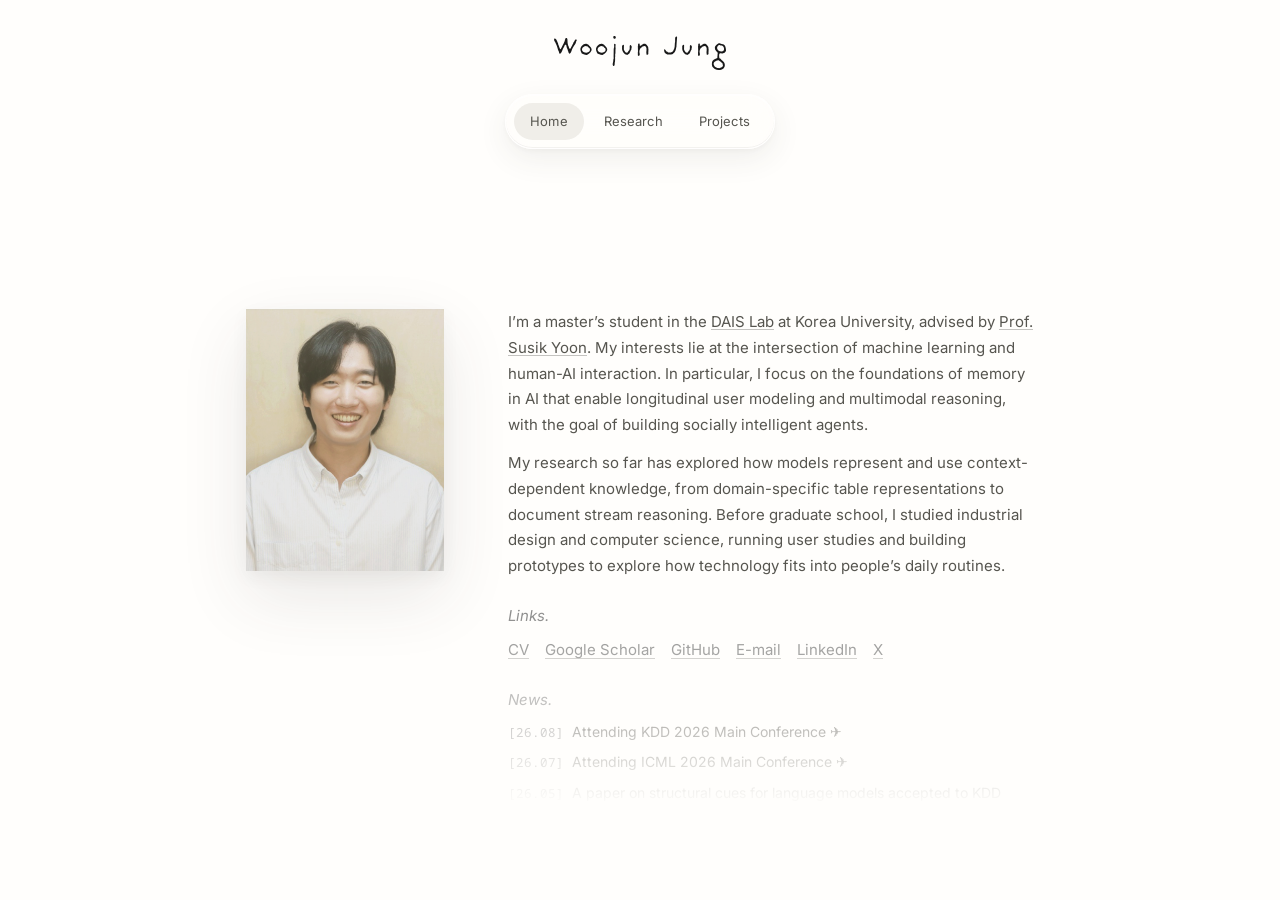
==== index.html @ 0e9a3f36 "Hide the education history again and adjust the home profile frame. Co-authored-by: Cursor <cursorag" ====
<!DOCTYPE html>
<html lang="en">
<head>
  <meta charset="UTF-8" />
  <meta name="viewport" content="width=device-width, initial-scale=1.0" />
  <title>Woojun Jung</title>
  <meta name="description" content="Woojun Jung — graduate researcher at the DAIS Lab, Korea University, working across machine learning, data mining, and human–AI interaction, with a background in industrial design." />
  <link rel="icon" type="image/png" href="assets/woojun_logo.png" />
  <link rel="stylesheet" href="css/tokens.css" />
  <link rel="stylesheet" href="css/site.css?v=profile-left-2" />
  <script>
    // Arriving with a #hash (e.g. from the Research/Projects nav) should land
    // instantly, not animate up from the top — override the global smooth
    // scroll-behavior until the browser's fragment scroll has settled.
    if (location.hash) document.documentElement.style.scrollBehavior = "auto";
  </script>
</head>
<body data-page="home" id="top">
  <div id="home" aria-hidden="true"></div>
  <!-- LANDING DISABLED: the page now opens directly at the profile, under the
       static header below (same shell as research.html / projects.html).
       To restore the landing animation, uncomment the two morph segments and
       the .hero spacer, and delete the static <header class="site-header">.
       (Two comment segments because HTML comments can't nest around the
       dock-logo note.) -->
  <!-- Morphing header: name scales down + nav rides up as you scroll -->
  <!--
  <div class="morph__bg" id="morphBg"></div>
  <div class="morph">
    <a class="morph__name" id="morphName" href="#top" aria-label="Woojun Jung — home">
      <img src="assets/SVG/Woojun_Jung_Logo.svg" alt="Woojun Jung" />
    </a>
  -->
    <!-- Natively-34px copy of the logo, shown only once docked. It carries the
         cross-page `site-logo` identity when docked so Profile <-> Research/
         Projects morphs between matching 34px boxes (no size wobble). -->
  <!--
    <div class="morph__dock-logo" id="morphDockLogo" aria-hidden="true">
      <img src="assets/SVG/Woojun_Jung_Logo.svg" alt="" />
    </div>
    <div class="morph__tag" id="morphTag" aria-hidden="true">
      <img class="morph__tag-figure" src="assets/robot_and_woojun.png" alt="" />
      <div class="morph__tag-stack">
        <img class="tagline-img" data-role="researcher" src="assets/SVG/Researcher.svg" alt="Researcher" />
        <img class="tagline-img is-faded" data-role="designer" src="assets/SVG/Designer.svg" alt="Designer" />
      </div>
    </div>
    <nav class="morph__nav nav-pill" id="morphNav" aria-label="Primary">
      <a href="#home"><span class="nav-pill__label">Home</span></a>
      <a href="research.html"><span class="nav-pill__label">Research</span></a>
      <a href="projects.html"><span class="nav-pill__label">Projects</span></a>
    </nav>
    <div class="scroll-cue" id="scrollCue">Scroll to Explore ↓</div>
  </div>
  -->

  <!-- Landing spacer (first viewport) -->
  <!--
  <section class="hero" aria-label="Landing"></section>
  -->

  <header class="site-header">
    <a class="site-header__logo" href="#home" aria-label="Woojun Jung — home"><img src="assets/SVG/Woojun_Jung_Logo.svg" alt="Woojun Jung" /></a>
    <nav class="nav-pill" aria-label="Primary">
      <a href="#home" aria-current="page"><span class="nav-pill__label">Home</span></a>
      <a href="research.html"><span class="nav-pill__label">Research</span></a>
      <a href="projects.html"><span class="nav-pill__label">Projects</span></a>
    </nav>
  </header>

  <!-- ===================== PROFILE ===================== -->
  <main>
    <section class="profile-top">
      <div class="container">
        <div class="profile-photo reveal">
          <img src="assets/Woojun_Jung_profile_image.png" alt="Portrait of Woojun Jung" width="786" height="1040" />
        </div>

        <section class="profile-canvas reveal" aria-label="Biography, links and news">
          <div class="profile-content">
            <div class="row">
              <!-- <div class="row__label section-label">About.</div> -->
              <div class="row__body profile-biography">
                <p>I’m a master’s student in the <a href="https://dais.korea.ac.kr/">DAIS Lab</a> at Korea University, advised by <a href="https://dais.korea.ac.kr/pi/">Prof. Susik Yoon</a>.
                  My interests lie at the intersection of machine learning and human-AI interaction.
                  In particular, I focus on the foundations of memory in AI that enable longitudinal user modeling and multimodal reasoning, 
                  with the goal of building socially intelligent agents.
                </p>
                <p>
                  <!-- I’m interested in how AI systems come to understand the people they interact with over time. -->
                  <!-- I’d like to build systems that use what they learn from these interactions to become better collaborators and companions. -->
                  My research so far has explored how models represent and use context-dependent knowledge, from domain-specific table representations to document stream reasoning.
                  Before graduate school, I studied industrial design and computer science, running user studies and building prototypes to explore how technology fits into people’s daily routines.
                </p>
              </div>
            </div>

            <div class="row">
              <div class="row__label section-label">Links.</div>
              <div class="row__body">
                <div class="ref-links">
                  <a href="assets/Woojun_Jung_CV.pdf?v=532c345c3d9c" target="_blank" rel="noopener">CV</a>
                  <a href="https://scholar.google.com/citations?user=hVdeNvsAAAAJ&hl=ko" target="_blank" rel="noopener">Google Scholar</a>
                  <a href="https://github.com/woojoonjung" target="_blank" rel="noopener">GitHub</a>
                  <a href="mailto:woojoon@korea.ac.kr" target="_blank" rel="noopener">E-mail</a>
                  <a href="https://www.linkedin.com/in/woojun-jung-80945a301" target="_blank" rel="noopener">LinkedIn</a>
                  <a href="https://x.com/woojoonjung" target="_blank" rel="noopener">X</a>
                </div>
              </div>
            </div>

            <!-- <div class="row">
              <div class="row__label">Education.</div>
              <div class="row__body">
                <div class="edu-item">M.S., in Computer Science &amp; Engineering,<br>Korea University (Mar. 2025 – Feb. 2027 Expected)</div>
                <div class="edu-item">B.E., in Computer Science &amp; Engineering,<br>Korea University (Mar. 2022 – Feb. 2025)</div>
                <div class="edu-item">B.F.A., in Industrial &amp; Information Design,<br>Korea University (Mar. 2016 – Feb. 2022)</div>
                <div class="edu-item edu-note">Period includes 2 years of military service in Republic of Korea Air Force<br>(Oct. 2017 – Sep. 2019)</div>
              </div>
            </div> -->

            <div class="row">
              <div class="row__label section-label">News.</div>
              <div class="row__body">
                <ul class="news-list" role="list">
                  <li class="news-item">
                    <time class="news-item__date" datetime="2026-08-01">[26.08]</time>
                    <span>Attending KDD 2026 Main Conference ✈️</span>
                  </li>
                  <li class="news-item">
                    <time class="news-item__date" datetime="2026-07-01">[26.07]</time>
                    <span>Attending ICML 2026 Main Conference ✈️</span>
                  </li>
                  <li class="news-item">
                    <time class="news-item__date" datetime="2026-05-01">[26.05]</time>
                    <span>A paper on structural cues for language models accepted to KDD 2026.</span>
                  </li>
                  <li class="news-item">
                    <time class="news-item__date" datetime="2026-05-01">[26.05]</time>
                    <span>A paper on tabular embedding accepted to ICML 2026.</span>
                  </li>
                  <li class="news-item">
                    <time class="news-item__date" datetime="2025-10-01">[25.10]</time>
                    <span>Won the second prize in the poster presentation at AI Tech Day at Korea University.</span>
                  </li>
                  <li class="news-item">
                    <time class="news-item__date" datetime="2025-08-01">[25.08]</time>
                    <span>Won the Master's Research Fellowship from the National Research Foundation of Korea.</span>
                  </li>
                  <li class="news-item">
                    <time class="news-item__date" datetime="2025-07-01">[25.07]</time>
                    <span>Attending SIGIR 2025 Main Conference ✈️</span>
                  </li>
                  <li class="news-item">
                    <time class="news-item__date" datetime="2025-04-01">[25.04]</time>
                    <span>A paper on the tabular embedding accepted to SIGIR 2025.</span>
                  </li>
                  <li class="news-item">
                    <time class="news-item__date" datetime="2024-12-01">[24.12]</time>
                    <span>Won the runner-up award in the Capstone Design Competition at Korea University.</span>
                  </li>
                  <li class="news-item">
                    <time class="news-item__date" datetime="2024-07-01">[24.07]</time>
                    <span>Joined the DAIS Lab at Korea University as an undergraduate researcher.</span>
                  </li>
                </ul>
              </div>
            </div>
          </div>
        </section>
      </div>
    </section>


    <!-- Interests: intro pins to the viewport centre while captioned cards drift up past it -->
    <!-- <section class="interests" id="interests">
      <div class="interests__center">
        <div class="interests__intro">
          <div class="interests__label">Interests.</div>
          <p class="interests__lead">I'm drawn to how machines perceive and understand the world and people in it, and
            communicate that understanding back — questions I've been pursuing through my research. Alongside this, I
            design and build things: some out of a wish to fix small frictions in daily life, others simply chasing a
            shape or feeling that seemed worth making. Together, these threads move between understanding machines and making them easier to live with.</p>
          <p class="strip-more">See my works in <a href="research.html">Research</a> and <a href="projects.html">Projects</a></p>
        </div>
      </div>

      <div class="interests__field" id="interestsField">
        <figure class="float-card">
          <div class="float-card__media"><img src="assets/research/NAVI.png" alt="Research figure: tabular representation" /></div>
          <figcaption class="float-card__meta"><span class="float-card__name">NAVI</span><span class="float-card__tag">Representation Learning</span></figcaption>
        </figure>
        <figure class="float-card">
          <div class="float-card__media"><img src="assets/research/HAETAE.png" alt="Research figure: in-domain table pretraining" /></div>
          <figcaption class="float-card__meta"><span class="float-card__name">HAETAE</span><span class="float-card__tag">Representation Learning</span></figcaption>
        </figure>
        <figure class="float-card">
          <div class="float-card__media"><img src="assets/research/StreamBench.png" alt="Research figure: massive document stream evaluation" /></div>
          <figcaption class="float-card__meta"><span class="float-card__name">StreamBench</span><span class="float-card__tag">LLM Evaluation</span></figcaption>
        </figure>
        <figure class="float-card">
          <div class="float-card__media"><img src="assets/projects/DrSnap.png" alt="Project: DrSnap capstone project" /></div>
          <figcaption class="float-card__meta"><span class="float-card__name">Dr.Snap</span><span class="float-card__tag">Interaction Design</span></figcaption>
        </figure>
        <figure class="float-card">
          <div class="float-card__media"><img src="assets/projects/PetX.png" alt="Project: PetX home appliance concept" /></div>
          <figcaption class="float-card__meta"><span class="float-card__name">PetX</span><span class="float-card__tag">Industrial Design</span></figcaption>
        </figure>
        <figure class="float-card">
          <div class="float-card__media"><img src="assets/projects/Bianca.png" alt="Project: Bianca interactive fridge" /></div>
          <figcaption class="float-card__meta"><span class="float-card__name">Bianca</span><span class="float-card__tag">Interaction Design</span></figcaption>
        </figure>
        <figure class="float-card">
          <div class="float-card__media"><img src="assets/projects/Neuro.png" alt="Project: Neuro BCI HMD concept" /></div>
          <figcaption class="float-card__meta"><span class="float-card__name">Neuro</span><span class="float-card__tag">Industrial Design</span></figcaption>
        </figure>
        <figure class="float-card">
          <div class="float-card__media"><img src="assets/projects/SilverLining.png" alt="Project: Silverlining time-of-day adjustable pendant lighting" /></div>
          <figcaption class="float-card__meta"><span class="float-card__name">Silverlining</span><span class="float-card__tag">Industrial Design</span></figcaption>
        </figure>
      </div>
    </section> -->

    <!-- Contact -->
    <!-- <div style="height: var(--space-16);"></div> -->
    <!-- <section class="section" id="contact">
      <div class="container">
        <div class="row reveal">
          <div class="row__label">Contact.</div>
          <div class="row__body">
            <p>I'm always interested in discussing research opportunities, collaborations, or simply connecting with
              fellow researchers and designers. You can contact me directly via
              <a href="mailto:smallthingsmatter729@gmail.com,woojoon@korea.ac.kr">E-mail</a>, or use the form below. Feel free to reach out!</p>
          </div>
        </div>
      </div>

      <form class="contact-panel reveal" id="contactForm" novalidate>
        <input class="field" type="text" id="cfSubject" name="subject" autocomplete="off"
               placeholder="What's this about? (e.g., Collaboration, Question)" />
        <input class="field" type="email" id="cfEmail" name="email" autocomplete="email"
               placeholder="Your email, so I can reply" />
        <textarea class="field" id="cfBody" name="message" placeholder="Say hello, or tell me what's on your mind"></textarea>
        <div class="contact-actions">
          <button class="btn-send" type="submit">Submit</button>
          <span class="form-status" id="cfStatus" role="status" aria-live="polite"></span>
        </div>
      </form>
    </section>
    -->
  </main>

  <script src="js/vendor/lenis.min.js"></script>
  <script src="js/app.js?v=profile-canvas-3"></script>
</body>
</html>
---- css/tokens.css ----
/* Token entry point — fonts → colors → type → spacing → effects → base */
@import url('tokens/fonts.css');
@import url('tokens/colors.css');
@import url('tokens/typography.css');
@import url('tokens/spacing.css');
@import url('tokens/effects.css');
@import url('tokens/base.css');
---- css/site.css ----
/* ============================================================
   SITE — Woojun Jung portfolio
   Component + layout layer on top of the design-system tokens.
   ============================================================ */

html { scroll-behavior: smooth; }
/* Lenis takes over wheel smoothing — native smooth-scroll fights it. */
html.lenis { scroll-behavior: auto !important; }
html.lenis, html.lenis body { height: auto; }
html.lenis.lenis-smooth iframe { pointer-events: none; }
@media (prefers-reduced-motion: reduce) {
  html { scroll-behavior: auto; }
}

/* ============================================================
   CROSS-PAGE VIEW TRANSITIONS
   The three pages (Profile / Research / Projects) are separate
   documents, but the logo + pill nav are treated as one permanent
   "site shell". Cross-document view transitions let those elements
   stay anchored (or morph) across a navigation while only the page
   content cross-fades — so the site reads as one notebook, not four
   webpages. Progressive enhancement: browsers without cross-document
   VT just navigate instantly (today's behaviour).
   ============================================================ */
@view-transition { navigation: auto; }

/* Shared shell elements. Each name is unique per page: no page has
   both a static .site-header and the index morph overlay, so the
   logo/nav selectors below never collide within a single document. */
.site-header__logo,                  /* Research / Projects */
.morph__name {                       /* index (landing + docked) */
  view-transition-name: site-logo;
}
/* Cross-page navs into Profile always land on index.html#home. At that first
   paint — BEFORE app.js runs its scroll handoff — the docked 34px logo must
   already be the `site-logo` snapshot; otherwise the unnamed dock logo falls
   into the page-content group and ghosts in via the fade (and the hero
   #morphName would be captured instead). `:has(:target)` pins the docked handoff
   in pure CSS so the snapshot is correct regardless of JS timing; JS then keeps
   it in sync once the user scrolls. */
body:has(#home:target) .morph__name      { view-transition-name: none; opacity: 0; }
body:has(#home:target) .morph__dock-logo { view-transition-name: site-logo; opacity: 1; }
.nav-pill {                          /* static pill AND index .morph__nav.nav-pill */
  view-transition-name: site-nav;
}
/* The active chip is matched by NAME across pages (not DOM node), so the
   highlight glides from the old page's active label to the new one's. */
.nav-pill a[aria-current="page"] {
  view-transition-name: nav-active;
}
/* Only the colored chip should travel between tabs — the labels must stay put.
   Each label is lifted into its own persistent group, named by position (the
   nav order is identical on every page), so a label morphs from its own spot to
   the same spot = no movement. That also subtracts the active label's glyphs
   from the `nav-active` snapshot, leaving a textless chip that slides under the
   static labels. The group z-indexes keep the labels above the moving chip. */
.nav-pill a:nth-child(1) .nav-pill__label { view-transition-name: nav-label-1; }
.nav-pill a:nth-child(2) .nav-pill__label { view-transition-name: nav-label-2; }
.nav-pill a:nth-child(3) .nav-pill__label { view-transition-name: nav-label-3; }
.nav-pill a:nth-child(4) .nav-pill__label { view-transition-name: nav-label-4; }
::view-transition-group(nav-active)  { z-index: 1; }
::view-transition-group(nav-label-1),
::view-transition-group(nav-label-2),
::view-transition-group(nav-label-3),
::view-transition-group(nav-label-4) { z-index: 2; }

/* Shell morph timing — matched to index scroll-morph (--dur-shell-morph) and
   Lenis anchor scroll; --ease-out parallels initMorph's easeOut cubic. */
::view-transition-group(nav-active) {
  animation-duration: var(--dur-vt-shell);
  animation-timing-function: var(--ease-out);
}
::view-transition-old(nav-active),
::view-transition-new(nav-active) {
  animation-duration: var(--dur-vt-shell);
  animation-timing-function: var(--ease-out);
}
::view-transition-group(site-logo) {
  animation-duration: var(--dur-vt-shell);
  animation-timing-function: var(--ease-out);
}
::view-transition-group(site-nav),
::view-transition-group(nav-label-1),
::view-transition-group(nav-label-2),
::view-transition-group(nav-label-3) {
  animation-duration: var(--dur-vt-shell);
  animation-timing-function: var(--ease-out);
}

/* Page content (everything not lifted into a named group above) fades
   down-and-out, then the incoming content rises-and-in. */
::view-transition-old(root) {
  animation: vt-content-out var(--dur-vt-content-out) var(--ease-vt-content) both;
}
::view-transition-new(root) {
  animation: vt-content-in var(--dur-vt-content-in) var(--ease-vt-content) 90ms both;
}
@keyframes vt-content-out {
  to { opacity: 0; transform: translateY(10px); }
}
@keyframes vt-content-in {
  from { opacity: 0; transform: translateY(18px); }
}

/* Respect reduced-motion: skip the choreography, navigate instantly. */
@media (prefers-reduced-motion: reduce) {
  @view-transition { navigation: none; }
}

/* ============================================================
   CLIENT-ROUTER MORPH (JS clone-and-fly — see app.js morphSwap)
   The router now drives the page-swap itself instead of leaning on
   the snapshot crossfade above: while a navigation plays, the real
   logo + nav pill are held invisible and live CLONES (.morph-fly)
   are flown from their outgoing positions to the incoming resting
   positions with the same --ease-out curve the scroll-morph uses.
   Transforming a live vector clone (rather than a rasterized VT
   snapshot) keeps the logo crisp through the whole move — true
   parity with landing↔profile. The @view-transition rules above
   stay as the no-JS / unsupported fallback.
   ============================================================ */
body.is-morphing .site-header__logo:not(.morph-fly),
body.is-morphing .morph__name:not(.morph-fly),
body.is-morphing .morph__dock-logo:not(.morph-fly),
body.is-morphing .nav-pill:not(.morph-fly) { opacity: 0 !important; }

.morph-fly {
  opacity: 1 !important;
  pointer-events: none;
  /* clone is positioned/animated entirely from JS */
}
.morph-fly img { width: 100%; height: 100%; margin: 0; object-fit: contain; }

/* Robot illustration + Researcher/Designer tagline (#morphTag, index only):
   initMorph's render() sets this element's opacity inline based on scroll
   position, and runs synchronously the instant the router swaps the landing
   page in — before the shell flight even starts. Since the browser's default
   opacity is already 1, setting it to "1" again is a no-op, so on arrival
   (research/projects -> landing) it was popping in instantly instead of
   fading. Force it hidden for the duration of the flight (transition: none,
   so it snaps off rather than animating out) the same way the shell is held
   invisible; once is-morphing is removed, #morphTag's own `transition: opacity
   480ms var(--ease-vt-content)` (see the rule above it) takes back over and
   animates 0 -> render()'s real value, i.e. a genuine fade-in timed to the
   page transition finishing. */
body.is-morphing #morphTag { opacity: 0 !important; transition: none; }

/* ---------- Layout containers ---------- */
.container,
.container--wide,
.container--max {
  width: 100%;
  margin-inline: auto;
  padding-inline: var(--gutter);
}
.container      { max-width: calc((var(--container) + var(--label-col) + var(--label-gap) + var(--gutter) * 2) * 0.6); }
.container--wide { max-width: calc(var(--container-wide) + var(--gutter) * 2); }
.container--max  { max-width: calc(var(--container-max) + var(--gutter) * 2); }

.section {
  padding-block: var(--space-6);
  margin-top: var(--space-6);
}
.band {
  background: var(--surface-band);
  margin-top: var(--space-40);
  padding-top: var(--space-32);
  padding-bottom: var(--space-40);
}

/* ---------- Nav pill (shared identity element) ---------- */
.nav-pill {
  display: inline-flex;
  align-items: center;
  gap: var(--space-1);
  padding: var(--space-2);
  background: var(--glass-surface);
  backdrop-filter: var(--blur-glass);
  -webkit-backdrop-filter: var(--blur-glass);
  border: 1px solid var(--glass-edge-light);
  border-radius: var(--radius-pill);
  box-shadow: var(--shadow-glass);
}
.nav-pill a {
  position: relative;
  font: var(--type-nav);
  font-size: 13px;
  letter-spacing: var(--ls-nav);
  color: var(--ink-700);
  text-decoration: none;
  padding: var(--space-3) var(--space-4);
  border-radius: var(--radius-pill);
  transition: color var(--dur-fast) var(--ease-out), background var(--dur-fast) var(--ease-out);
}
.nav-pill a[aria-current="page"] {
  /* font-weight: var(--fw-med); */
  background: var(--glass-surface-active);
  backdrop-filter: blur(8px) saturate(1.3);
  -webkit-backdrop-filter: blur(8px) saturate(1.3);
}
/* Fallback for browsers without backdrop-filter: keep the original opaque pill
   rather than a washed-out translucent one with no blur to back it up. */
@supports not ((backdrop-filter: blur(1px)) or (-webkit-backdrop-filter: blur(1px))) {
  .nav-pill { background: var(--surface-pill); border-color: transparent; box-shadow: var(--shadow-pill); }
  .nav-pill a[aria-current="page"] { background: var(--pill-active); box-shadow: var(--shadow-chip); }
}
/* Gliding active-chip — used only during a router morph (see morphSwap). At
   rest the per-link aria-current background above is the highlight (so it works
   with no JS); during a page swap that background is stripped from the flying
   nav clone and this single chip is flown from the OLD active item's box to the
   NEW one, exactly like the reference's sliding nav indicator. Identical fill to
   the resting active link, so the hand-off when the real nav is revealed is
   seamless. JS sets left/top/width/height. */
.nav-pill__chip {
  position: absolute;
  z-index: 0;
  border-radius: var(--radius-pill);
  background: var(--glass-surface-active);
  backdrop-filter: blur(8px) saturate(1.3);
  -webkit-backdrop-filter: blur(8px) saturate(1.3);
  pointer-events: none;
}
@supports not ((backdrop-filter: blur(1px)) or (-webkit-backdrop-filter: blur(1px))) {
  .nav-pill__chip { background: var(--pill-active); box-shadow: var(--shadow-chip); }
}
/* Keep labels above the gliding chip inside the flying clone. */
.morph-fly.nav-pill a { z-index: 1; }

/* Shared section headings across Profile, Research, Projects, and Blog. */
:root .section-label {
  color: var(--ink-500);
}

/* ---------- Static site header (Profile/Research/Projects/Blog) ---------- */
.site-header {
  position: sticky;
  top: 0;
  z-index: 100;
  display: flex;
  flex-direction: column;
  align-items: center;
  gap: var(--space-4);
  padding-block: var(--space-6) var(--space-5);
  /* Stay fully opaque through the logo (header top padding + the logo img's
     own top margin + height), then fade to transparent below it — the logo
     should never sit on a half-faded backdrop. */
    background: linear-gradient(
    to bottom,
    var(--surface-page) 0,
    color-mix(in srgb, var(--surface-page) 90%, transparent) calc(var(--space-6) + 46px),
    color-mix(in srgb, var(--surface-page) 0%, transparent) 100%
  );
}
.site-header__logo { display: block; line-height: 1; }
.site-header__logo img {
  height: 34px;
  width: auto;
  display: block;
  margin: 12px 0 8px;
}
/* Flying logo clones are positioned from the visible image rect. The static
   header logo's image margin would otherwise push the cloned glyph down ~12px. */
.site-header__logo.morph-fly img,
.morph__name.morph-fly img,
.morph__dock-logo.morph-fly img {
  width: 100%;
  height: 100%;
  margin: 0;
  object-fit: contain;
}

/* ============================================================
   LANDING + MORPH HEADER (index.html only)
   The hand-drawn name scales down and docks at the top while the
   nav pill rides up from the bottom of the first screen.
   ============================================================ */
.hero { height: 100vh; min-height: 560px; }

.morph {
  position: fixed;
  inset: 0 0 auto 0;
  z-index: 60;
  pointer-events: none;
}
/* the paper bar that fades in behind the docked header */
.morph__bg {
  position: fixed;
  inset: 0 0 auto 0;
  height: 150px;
  background: linear-gradient(
    to bottom,
    var(--surface-page) 0,
    color-mix(in srgb, var(--surface-page) 90%, transparent) calc(var(--space-6) + 46px),
    color-mix(in srgb, var(--surface-page) 0%, transparent) 100%
  );
  opacity: 0;
  will-change: opacity;
}
.morph__name {
  position: fixed;
  top: 0;
  left: 50%;
  /* Laid out at HERO size; JS scales DOWN to dock it. Rasterizing large
     and downscaling stays crisp — upscaling a small raster (the old
     docked-size-then-scale-up approach) looked soft/blurry. */
  width: 880px;
  transform-origin: top center;
  transform: translate(-50%, 20vh);
  pointer-events: auto;
  will-change: transform;
}
@media (max-width: 2380px) {
  .morph__name { width: 660px; }
}
@media (max-width: 1920px) {
  .morph__name { width: 550px; }
}
@media (max-width: 1180px) {
  .morph__name { width: 400px; }
}
@media (max-width: 760px) {
  .morph__name { width: 290px; }
}
@media (max-width: 420px) {
  .morph__name { width: 230px; }
}
.morph__name img { display: block; width: 100%; height: auto; }

/* Statically-sized docked logo — matches .site-header__logo on Research/Projects
   exactly (34px tall, top edge 36px, centred), so the cross-page view transition
   morphs between identical boxes instead of the huge hero box. Hidden until JS
   hands it over once #morphName has fully docked (see initMorph). */
.morph__dock-logo {
  position: fixed;
  top: 36px;
  left: 50%;
  transform: translateX(-50%);
  z-index: 60;
  line-height: 0;
  opacity: 0;
  pointer-events: none;
}
.morph__dock-logo img { height: 34px; width: auto; display: block; }

.morph__tag {
  position: fixed;
  top: 0;
  left: 50%;
  /* Width collapses to the (in-flow) stack, so translateX(-50%) keeps the
     Researcher/Designer states dead-centre in the viewport. The figure is
     taken out of flow (see .morph__tag-figure) so it never shifts that
     centre. Vertical position (translateY) is set by JS — see initMorph's
     render() in app.js — which measures the name logo's actual rendered
     bottom edge each frame and anchors this block just below it; a static vh
     guess broke down on wide-short viewports where the (width-breakpoint-
     driven) logo box runs taller than a fixed percentage assumed. The 50vh
     below is only the pre-JS/no-script fallback. */
  transform: translate(-50%, 50vh);
  transition: opacity 480ms var(--ease-vt-content);
  will-change: opacity;
}
.morph__tag-stack { position: relative; width: 380px; height: 34px; }
/* The figure sits directly above the tagline, centred, in the existing
   whitespace between the docked name and the caption line — NOT inside
   .morph__tag's own flow, so the stack (the box JS anchors .morph__tag's
   position by) keeps its own height. `bottom: 100%` parks the figure's
   bottom edge level with the stack's top edge; margin-bottom opens a gap
   above that — both are accounted for by the JS that positions .morph__tag. */
.morph__tag-figure {
  position: absolute;
  left: 50%;
  bottom: 100%;
  transform: translateX(-50%);
  margin-bottom: var(--space-6);
  height: 380px;
  width: auto;                  /* preserve the image's aspect ratio */
  display: block;
}
@media (max-width: 1920px) {
  .morph__tag-figure { height: 210px; }
}
/* Phones: a smaller figure suits the narrower column. (No transform override
   needed here anymore — JS positions .morph__tag off the name's measured
   bottom edge at every breakpoint, see the note on .morph__tag above.) */
@media (max-width: 1180px) {
  .morph__tag-figure { height: 160px; }
}
.tagline-img {
  position: absolute;
  top: 50%;
  left: 50%;
  transform: translate(-50%, -50%);
  transition: opacity 560ms var(--ease-vt-nav);
}
.tagline-img[data-role="researcher"] { width: 236px; }
@media (max-width: 1920px) {
  .tagline-img[data-role="researcher"] { width: 196px; }
}
@media (max-width: 1180px) {
  .tagline-img[data-role="researcher"] { width: 160px; }
}
/* Designer.svg's viewBox is much taller than Researcher's (48.43 vs 30.79)
   because of the descender on "g" — centering by bounding box alone leaves
   its baseline sitting ~6px higher than Researcher's. Nudge down to align
   the actual letterforms, not just the boxes. (70% of the original 8.5px.) */
.tagline-img[data-role="designer"]   { width: 210px; transform: translate(-50%, calc(-50% + 6px)); }
@media (max-width: 1920px) {
  .tagline-img[data-role="designer"]   { width: 176px; }
}
@media (max-width: 1180px) {
  .tagline-img[data-role="designer"]   { width: 142px; }
}
.tagline-img.is-faded { opacity: 0; }

.morph__nav {
  position: fixed;
  top: 0;
  left: 50%;
  transform: translate(-50%, 84vh);
  pointer-events: auto;
  will-change: transform;
}
.scroll-cue {
  position: fixed;
  top: 0;
  left: 50%;
  /* Sits a fixed gap below the nav pill's own resting position (84vh,
     see .morph__nav) instead of anchoring to the viewport bottom — keeps
     the two close together regardless of screen height. */
  transform: translate(-50%, calc(86vh + 60px));
  margin-top:8px;
  font: var(--type-caption);
  color: var(--text-muted);
  letter-spacing: var(--ls-wide);
  z-index: 60;
  transition: opacity 480ms var(--ease-vt-content);
}

/* ---------- Profile: hanging-label rows ---------- */
.profile-top {
  --profile-photo-width: 198px;
  --profile-photo-ratio: calc(786 / 1040);
  /* Laptop / tablet (default) */
  padding-top: 60px;
  padding-bottom: 180px;
}

.profile-photo {
  width: var(--profile-photo-width, 200px);
  aspect-ratio: var(--profile-photo-ratio);
  margin: 0 auto var(--space-12);
  border-radius: 0px;
  overflow: hidden;
  background: var(--card-warm);
  box-shadow: var(--shadow-card-hover);
}
.profile-photo img { width: 100%; height: 100%; object-fit: cover; }

.row {
  display: grid;
  grid-template-columns: var(--label-col) 1fr;
  gap: var(--label-gap);
  max-width: calc(var(--label-col) + var(--label-gap) + var(--container));
  margin-inline: auto;
  padding-block: var(--space-5);
}
.row__label {
  font: var(--type-label);
  color: var(--text-muted);
  width: 100%;
  text-align: left;
  padding-top: 0px;
}
.row__body { font: var(--type-body); color: var(--text-body); }
.profile-top .profile-biography > p,
.blog-intro__copy > p,
.blog-essay .essay-toggle__body {
  text-align: left;
  text-wrap: pretty;
  hyphens: none;
}
.profile-top .news-item > span,
.blog-intro__copy > p,
.blog-essay .essay-toggle__body {
  -webkit-hyphens: auto;
  text-wrap: wrap;
  hyphens: auto;
}
.row__body p + p { margin-top: var(--space-3); }
.row__body a { color: inherit; text-decoration: underline; text-decoration-color: var(--ink-300); }
.row__body a:hover { text-decoration-color: currentColor; }
.edu-item + .edu-item { margin-top: var(--space-3); }
.edu-note {
  color: var(--text-faint);
  font-size: var(--fs-cap);
  line-height: var(--lh-body);
  }
.ref-links { display: flex; flex-wrap: wrap; gap: var(--space-4); }
.ref-links a {
  white-space: nowrap;
  color: var(--text-muted);
  text-decoration: underline;
  text-decoration-color: var(--ink-300);
  text-underline-offset: 3px;
  transition: color var(--dur-fast) var(--ease-out), text-decoration-color var(--dur-fast) var(--ease-out);
}
.ref-links a:hover {
  color: var(--text-primary);
  text-decoration-color: currentColor;
}

/* Desktop profile. The portrait and reading area share one grid row. */
@media (min-width: 1024px) {
  .profile-top {
    --profile-width-extra: -24px;
    --profile-lift: 10px;
    --profile-start: max(var(--space-6), calc(50dvh - var(--profile-photo-width) / var(--profile-photo-ratio) / 2 - var(--profile-header-height, 171px) - var(--profile-lift)));
    min-height: calc(100dvh - var(--profile-header-height, 171px));
    padding-block: var(--profile-start) var(--space-6);
  }
  .profile-top > .container {
    display: grid;
    grid-template-columns: var(--profile-photo-width) minmax(0, 1fr);
    column-gap: clamp(48px, 5vw, 75px);
    align-items: start;
    max-width: calc((var(--container-max) + var(--gutter) * 2) * 2 / 3 + 30px + var(--profile-width-extra) + var(--profile-photo-width) - 200px);
  }
  .profile-top .profile-photo { margin: 0; }
  .profile-content {
    display: grid;
    gap: 24px;
  }
  .profile-content > .row {
    grid-template-columns: minmax(0, 1fr);
    gap: 8px;
    min-width: 0;
    max-width: none;
    margin: 0;
    padding-block: 0;
  }
  .profile-top .edu-break { display: none; }
}

@media (min-width: 1024px) and (height > 1198px) {
  .profile-top {
    --profile-lift: var(--space-16);
  }
}

@media (min-width: 1024px) and (min-height: 480px) {
  .profile-canvas {
    --profile-canvas-height: min(70dvh, 670px);
    /* --profile-canvas-height: 65dvh; */
    --profile-canvas-gutter: 54px;
    --profile-canvas-lift: min(70px, calc(var(--profile-start) - var(--space-2)));
    --profile-fade-top-size: 100px;
    --profile-fade-bottom-size: 200px;
    width: calc(100% + var(--profile-canvas-gutter));
    padding-inline-end: var(--profile-canvas-gutter);
    margin-block-start: calc(-1 * var(--profile-canvas-lift));
    height: min(var(--profile-canvas-height), calc(100dvh - var(--profile-header-height, 171px) - var(--profile-start) - var(--space-6)));
    overflow-y: auto;
    scrollbar-width: none;
    scroll-padding-block: var(--profile-fade-top-size) var(--profile-fade-bottom-size);
    /* mask-image: linear-gradient(to bottom,
      transparent, black min(var(--profile-scroll-before, 0px), var(--profile-fade-top-size)),
      black calc(100% - min(var(--profile-scroll-after, 0px), var(--profile-fade-bottom-size))), transparent); */
    mask-image: linear-gradient(
      to bottom,
      transparent 0,
      black var(--profile-fade-top-active, 0px),
      black calc(100% - var(--profile-fade-bottom-active, 0px)),
      transparent 100%
    );
  }
  .profile-canvas::-webkit-scrollbar {
    display: none;
  }
  .profile-canvas > .profile-content {
    margin-block-start: var(--profile-canvas-lift);
  }
}

/* ---------- Interests: captioned cards drift up past a pinned intro ---------- */
.interests {
  position: relative;
  background: var(--surface-band);
  margin-top: var(--space-24);
}
/* Intro pins to the viewport centre. Because this box is exactly 100vh and the
   intro is flex-centred within it, the instant the box's sticky top hits the
   viewport top, the intro is ALREADY sitting dead-centre — no JS, no lag, it
   locks the moment it arrives. The .interests__field below supplies the
   scroll length, so the cards begin a viewport down and ride up past the text. */
.interests__center {
  position: sticky;
  top: 0;
  height: 100vh;
  display: flex;
  align-items: center;
  justify-content: center;
  z-index: 3;
  pointer-events: none; /* clicks fall through to the cards; text re-enables it */
}
/* .interests__intro {
  pointer-events: auto;
  max-width: 560px;
  padding: var(--space-10) var(--space-8);
  text-align: center;
  background: color-mix(in srgb, var(--surface-band) 80%, transparent);
  backdrop-filter: saturate(0.8) blur(6px);
  -webkit-backdrop-filter: saturate(0.8) blur(6px);
} */
.interests__intro {
  pointer-events: auto;
  max-width: 560px;
  padding: var(--space-32) var(--space-8);
  text-align: center;
  background: linear-gradient(
    to bottom,
    transparent 0%,
    color-mix(in srgb, var(--surface-band) 40%, transparent) 10%,
    color-mix(in srgb, var(--surface-band) 80%, transparent) 20%,
    color-mix(in srgb, var(--surface-band) 95%, transparent) 30%,
    color-mix(in srgb, var(--surface-band) 95%, transparent) 70%,
    color-mix(in srgb, var(--surface-band) 80%, transparent) 80%,
    color-mix(in srgb, var(--surface-band) 40%, transparent) 95%,
    transparent 100%
  );
  /* backdrop-filter: saturate(0.8) blur(6px);
  -webkit-backdrop-filter: saturate(0.8) blur(6px); */
}
.interests__label { font: var(--type-label); color: var(--text-muted); margin-bottom: var(--space-4); }
.interests__lead  { font: var(--type-body); color: var(--text-body); text-wrap: pretty; }

/* Holds the absolutely-placed cards; its height is set by JS after layout. */
.interests__field { position: relative; }

.float-card {
  position: absolute;
  top: 0;
  left: 0;
  width: 210px; /* JS overrides width/left/top per card */
  margin: 0;
  z-index: 1;
}
.float-card__media {
  border-radius: var(--radius-sm);
  overflow: hidden;
  background: #F7F7F7;
  /* box-shadow: var(--shadow-card); */
  line-height: 0;
}
/* Research figures get breathing room so the chart/diagram doesn't bleed to the card edge. */
.float-card__media:has(img[alt^="Research figure:"]) { padding: var(--space-4); }
.float-card__media img { width: 100%; height: auto; display: block; mix-blend-mode: multiply; } /* keeps the raw image ratio */
.float-card__meta {
  display: flex;
  align-items: baseline;
  justify-content: space-between;
  gap: var(--space-4);
  margin-top: var(--space-2);
  font-size: var(--fs-cap);
  font-family: var(--font-sans);
  line-height: 1.1;
}
.float-card__name { color: var(--text-strong); }
.float-card__tag  { color: var(--text-muted); text-align: right; }

.strip-more { text-align: center; padding-block: var(--space-16) var(--space-24); font: var(--type-caption); color: var(--text-muted); }
.strip-more a { color: inherit; }
/* When the "See more" line sits inside the centred intro, keep it compact. */
.interests__intro .strip-more { padding-block: var(--space-6) 0; margin: 0; }

/* ---------- Contact form ---------- */
.contact-panel {
  max-width: var(--container-narrow);
  margin: var(--space-12) auto var(--space-16);
  padding: var(--space-3);
  background: var(--surface-band);
  border-radius: 0px;
}
.field {
  width: 100%;
  font: var(--fs-sm);
  color: var(--text-primary);
  background: var(--surface-page);
  border: 1px solid var(--border-hairline);
  border-radius: 0px;
  padding: var(--space-1) var(--space-2);
  box-shadow: var(--inset-field);
  transition: border-color var(--dur-fast) var(--ease-out), box-shadow var(--dur-fast) var(--ease-out);
}
.field::placeholder { color: var(--ink-400); font-style: italic; }
.field:focus { outline: none; border-color: var(--border-strong); box-shadow: var(--inset-field), 0 0 0 1px var(--focus-ring); }
.field + .field { margin-top: var(--space-3); }
textarea.field { min-height: 340px; resize: vertical; line-height: var(--lh-body); }
.contact-actions { display: flex; justify-content: flex-end; align-items: center; gap: var(--space-1); margin-top: var(--space-4); margin-bottom: var(--space-2);}
.btn-send {
  font: var(--fs-lead);
  color: var(--ink-600);
  background: #E8E6E6;
  border: 1px solid var(--border-strong);
  border-radius: 4px;
  cursor: pointer;
  padding: var(--space-2) var(--space-4);
}
.btn-send:hover { color: var(--text-strong); }
.form-status { font: var(--type-caption); color: var(--text-muted); min-height: 1.4em; }
.form-status.is-error { color: #9a5b4f; }

/* ============================================================
   FOOTER
   ============================================================ */
.site-footer { border-top: 1px solid var(--border-hairline); margin-top: var(--space-24); }
.footer__inner {
  display: flex;
  /* grid-template-columns: 1fr auto 1fr; */
  align-items: center;
  justify-content: space-between;
  padding-block: var(--space-12);
}
.footer__brand { display: flex; align-items: center; gap: var(--space-4); }
.footer__brand img { height: 22px; width: auto; opacity: 0.42; padding-top: var(--space-1); }
.footer__brand span { font: var(--type-caption); color: var(--text-faint); }
.footer__links { display: flex; gap: var(--space-16); justify-self: center; }
.footer__links ul { list-style: none; margin: 0; padding: 0; display: grid; gap: var(--space-2); }
.footer__links a { font: var(--type-caption); color: var(--text-muted); text-decoration-color: var(--line-strong); }
.footer__links a:hover { color: var(--text-strong); }
.footer__social { display: flex; gap: var(--space-4); justify-self: end; }
.footer__social a { color: var(--text-faint); display: inline-flex; }
.footer__social a:hover { color: var(--text-primary); }
.footer__social svg { width: 18px; height: 18px; }

/* ============================================================
   FILTERS (Selected Works / Publications)
   ============================================================ */
.filters {
  display: flex;
  flex-wrap: wrap;
  align-items: baseline;
  gap: var(--space-6);
  row-gap: var(--space-3);
  padding-top: 0px;
  padding-bottom: var(--space-3);
  border-bottom: 1px solid var(--border-hairline);
}
.filters__label { font: var(--type-body); font-style: italic; color: var(--text-primary); margin-right: var(--space-2); }
.filter {
  font: var(--type-nav);
  font-size: var(--fs-body);
  line-height: 1.1;
  color: var(--ink-400);
  background: none;
  border: 0;
  cursor: pointer;
  padding: 0px 0 2px;
  text-underline-offset: 5px;
  transition: color var(--dur-fast) var(--ease-out);
}
.filter:hover { color: var(--text-primary); }
.filter.is-active { color: var(--ink-800); text-decoration: underline; text-decoration-thickness: 1.5px; }
/* Topics that exist but aren't ready yet (work in progress) — shown, greyed, inert */
.filter--soon { color: var(--ink-300); cursor: default; pointer-events: none; }
.filter--soon:hover { color: var(--ink-300); }

:is(body[data-page="research"], body[data-page="projects"]) .filter {
  font-size: calc(var(--fs-body) - 1px);
}

/* ============================================================
   WORK GRID (Projects) — cards share .pub-card, see below
   ============================================================ */
body[data-page="projects"] main { text-align: left; }

.work-grid,
.pub-grid {
  display: grid;
  grid-template-columns: repeat(3, 1fr);
  gap: var(--grid-gap);
  margin-top: var(--space-10);
}
/* Project cards size to their own image (see .pub-card__media--auto), so rows
   shouldn't stretch every card to match the tallest one in the row. */
.work-grid { align-items: start; }
.is-hidden { display: none !important; }

/* ============================================================
   MEDIA CARDS (.pub-card) — shared by Research and Projects
   The card itself holds only the figure on a quiet grey plate.
   On hover the plate warms and the abstract/description cross-fades
   in over the figure. Venue / title / authors / links sit below.
   ============================================================ */
.pub-card { display: flex; flex-direction: column; }

.pub-card__question {
  display: block;
  width: fit-content;
  margin-bottom: var(--space-2);
  color: var(--ink-900);
  /* font-style: italic; */
}

.pub-card__question::after {
  content: "";
  display: block;
  width: 32px;
  margin-top: var(--space-2);
  border-top: 1px solid var(--ink-300);
}

.pub-card__media {
  position: relative;
  aspect-ratio: 1 / 1;
  /* Side padding only — the figure grows as large as the width allows and is
     vertically centred, so wide and tall figures alike are never cropped. */
  padding-inline: var(--space-4);
  display: flex;
  align-items: center;
  justify-content: center;
  border-radius: 0px;
  overflow: hidden;
  background: #F7F7F5;
  transition: background var(--dur-base) var(--ease-out);
}
.pub-card__media:hover,
.pub-card__media:focus-within { background: #EDECE6; }

/* Projects: size the plate to the image's own aspect ratio instead of forcing
   a square — cards end up different heights, which is fine here. The image
   also runs edge-to-edge, with no side padding. */
.pub-card__media--auto { aspect-ratio: auto; padding-inline: 0; }
.pub-card__media--auto .pub-card__fig { width: 100%; height: auto; max-height: none; }

.pub-card__fig {
  max-width: 100%;
  max-height: 100%;
  width: auto;
  height: auto;
  object-fit: contain;
  mix-blend-mode: multiply;
  transition: opacity var(--dur-base) var(--ease-out);
}
.pub-card__media:hover .pub-card__fig,
.pub-card__media:focus-within .pub-card__fig { opacity: 0; }

.pub-card__abstract {
  position: absolute;
  inset: 0;
  display: flex;
  align-items: center;
  padding: var(--space-8);
  opacity: 0;
  pointer-events: none;
  transition: opacity var(--dur-base) var(--ease-out);
}
.pub-card__media:hover .pub-card__abstract,
.pub-card__media:focus-within .pub-card__abstract { opacity: 1; }
.pub-card__abstract p {
  margin: 0;
  font-family: var(--font-sans);
  font-size: var(--fs-sm);
  line-height: var(--lh-body);
  color: var(--ink-600);
  text-wrap: pretty;
}

.pub-card__body { padding-top: var(--space-5); }
.pub-card__venue { font: var(--type-nav); color: var(--ink-500); }
.pub-card__title { font: var(--type-nav); color: var(--ink-800); margin-top: var(--space-3); line-height: calc(var(--lh-snug) + 0.2); }
.pub-card__authors { font: var(--type-nav); color: var(--ink-500); margin-top: var(--space-3); line-height: calc(var(--lh-snug) + 0.2); }
.pub-card__authors b { text-decoration: underline; color: var(--ink-600); }

.pub-card__links { display: flex; gap: var(--space-2); margin-top: var(--space-4); }
.pub-link {
  position: relative;
  display: inline-flex;
  align-items: center;
  justify-content: center;
  width: 30px;
  height: 30px;
  border: 1px solid var(--border-hairline);
  border-radius: var(--radius-sm);
  color: var(--text-muted);
  transition: color var(--dur-fast) var(--ease-out), border-color var(--dur-fast) var(--ease-out), background var(--dur-fast) var(--ease-out);
}
.pub-link:hover { color: var(--text-strong); border-color: var(--border-strong); background: var(--surface-card); }
.pub-link svg { width: 16px; height: 16px; display: block; }

/* Hover label: small dark chip with the link's name, floating above the button */
.pub-link::after {
  content: attr(data-label);
  position: absolute;
  bottom: calc(100% + var(--space-2));
  left: 50%;
  transform: translate(-50%, 4px);
  white-space: nowrap;
  font: var(--type-caption);
  font-size: var(--fs-micro);
  color: #fff;
  background: color-mix(in srgb, var(--ink-900) 88%, transparent);
  padding: var(--space-1) var(--space-2);
  border-radius: var(--radius-xs);
  opacity: 0;
  pointer-events: none;
  transition: opacity var(--dur-fast) var(--ease-out), transform var(--dur-fast) var(--ease-out);
}
.pub-link:hover::after,
.pub-link:focus-visible::after { opacity: 1; transform: translate(-50%, 0); }

/* ============================================================
   BLOG INTRO
   ============================================================ */
body[data-page="blog"] main > .container--wide {
  max-width: calc(700px + var(--gutter) * 2);
}
.blog-intro {
  display: grid;
  grid-template-columns: minmax(0, 1fr) 248px;
  align-items: center;
  gap: var(--space-8);
  /* padding-block: var(--space-4); */
}
.blog-intro__copy {
  /* max-width: 600px; */
  font: var(--type-body);
  color: var(--text-body);
  text-wrap: pretty;
}
.blog-intro__links {
  margin-top: var(--space-6);
  font: var(--type-caption);
  color: var(--text-muted);
}
.blog-intro__links a { color: inherit; }
.blog-intro__visual {
  margin: 0;
  justify-self: center;
}
.blog-intro__visual img {
  display: block;
  width: min(100%, 248px);
  height: auto;
  margin-inline: auto;
  margin-bottom: var(--space-12);
}
.blog-intro + .blog-essay { margin-top: var(--space-8); }

.news-list {
  list-style: none;
  margin: var(--space-5) 0 0;
  padding: 0;
  display: grid;
  gap: 6px;
}
.row__body > .news-list { margin: 0; }
.news-item {
  display: grid;
  grid-template-columns: max-content minmax(0, 1fr);
  align-items: baseline;
  font-size: var(--fs-sm);
  gap: var(--space-2);
  color: var(--text-body);
}
.news-item__date {
  font-family: var(--font-mono);
  font-size: var(--fs-cap);
  color: var(--text-muted);
  white-space: nowrap;
}

/* ============================================================
   ESSAY (reflection sections)
   ============================================================ */
.essay { max-width: var(--container-wide); margin-inline: auto; }
.blog-essay + .blog-essay { margin-top: var(--space-20); }
.essay__lead {
  font: var(--type-label);
  padding-bottom: var(--space-3);
  border-bottom: 1px solid var(--border-hairline);
}
.notes-heading {
  display: flex;
  flex-wrap: wrap;
  align-items: baseline;
  justify-content: space-between;
  gap: var(--space-2) var(--space-4);
  padding-bottom: var(--space-3);
  border-bottom: 1px solid var(--border-hairline);
}
.notes-heading .essay__lead {
  padding-bottom: 0;
  border-bottom: 0;
}
.notes-legend {
  display: flex;
  flex-wrap: wrap;
  justify-content: flex-end;
  gap: var(--space-2) var(--space-6);
  margin: 0 0 0 auto;
  padding: 0;
  list-style: none;
  font-size: var(--fs-micro);
  color: var(--text-muted);
}
.notes-legend li {
  display: inline-flex;
  align-items: center;
  gap: var(--space-2);
}
.note-category {
  display: inline-flex;
  align-items: center;
  justify-content: center;
  flex: 0 0 18px;
  width: 18px;
  height: 1lh;
  color: var(--text-muted);
}
.note-category svg {
  display: block;
  width: 18px;
  height: 18px;
  fill: none;
  stroke: currentColor;
  stroke-width: 1.6;
  stroke-linecap: round;
  stroke-linejoin: round;
}
.notes-legend .note-category {
  flex-basis: 16px;
  width: 16px;
}
.notes-legend .note-category svg {
  width: 16px;
  height: 16px;
}
.essay-toggle__summary .note-category { align-self: flex-start; }
.note-category__label {
  position: absolute;
  width: 1px;
  height: 1px;
  padding: 0;
  margin: -1px;
  overflow: hidden;
  clip-path: inset(50%);
  white-space: nowrap;
}
.essay h3 { font: var(--type-h2); color: var(--text-strong); margin-top: var(--space-10); margin-bottom: var(--space-4); }
.essay h3:first-of-type { margin-top: 0; }
.essay p:not(.essay__lead) { font: var(--type-body); color: var(--text-body); text-wrap: pretty; }
.essay p + p { margin-top: var(--space-4); }
.essay-toggle {
  margin: 0;
  padding-block: var(--space-5);
  border-bottom: 1px solid var(--border-hairline);
}
.essay-toggle:first-of-type { border-top: none; }
.essay-toggle__summary {
  display: flex;
  align-items: baseline;
  gap: var(--space-3);
  list-style: none;
  cursor: pointer;
  font: var(--fs-sm);
  color: var(--ink-900);
  position: relative;
  padding-right: var(--space-6);
}
.essay-toggle__summary::-webkit-details-marker { display: none; }
.essay-toggle__summary::after {
  content: "+";
  position: absolute;
  right: 0;
  top: 0;
  color: var(--text-muted);
  font-size: var(--fs-h2);
  line-height: 1;
}
.essay-toggle[open] .essay-toggle__summary::after {
  content: "−";
  position: absolute;
  right: 0;
  top: 0;
  color: var(--text-muted);
  font-size: var(--fs-h2);
  line-height: 1;
}
/* Unpublished notes stay in the page, but cannot be opened. */
.essay-toggle.is-disabled > .essay-toggle__summary {
  cursor: default;
  pointer-events: none;
  padding-right: 3rem;
}
.essay-toggle.is-disabled > .essay-toggle__summary::after,
.essay-toggle.is-disabled[open] > .essay-toggle__summary::after {
  content: "(TBD)";
  top: 50%;
  color: var(--text-muted);
  font-size: var(--fs-micro);
  font-weight: var(--fw-reg);
  line-height: 1;
  transform: translateY(-50%);
}
.essay-toggle.is-disabled .essay-toggle__body {
  display: none;
}
.essay-toggle__body {
  margin-top: var(--space-4);
  /* Align with the title on the left, with 10px more space on the right. */
  margin-inline: calc(18px + var(--space-3)) calc(28px + var(--space-3));
}
.essay-toggle[open] .essay-toggle__summary {
  color: var(--ink-600);
}
.essay-toggle[open]:not(.is-opening):not(.is-closing) .essay-toggle__body {
  color: var(--ink-900);
}
.js .essay-toggle.is-animating {
  overflow: hidden;
}
.js .essay-toggle.is-opening .essay-toggle__body,
.js .essay-toggle.is-closing .essay-toggle__body {
  opacity: 0;
}

/* ============================================================
   Reveal-on-scroll
   ============================================================ */
.js .reveal {
  opacity: 0;
  transform: translateY(16px);
  transition:
    opacity var(--dur-fade) var(--ease-vt-reveal),
    transform var(--dur-fade) var(--ease-vt-reveal);
}
.js .reveal.is-in { opacity: 1; transform: none; }
/* News starts at the top and follows with a subtle 40ms stagger per item. */
@media (prefers-reduced-motion: no-preference) {
  .js .news-item.reveal { transition-delay: var(--news-reveal-delay, 0ms); }
}
@media (prefers-reduced-motion: reduce) {
  .js .reveal { opacity: 1; transform: none; }
}

/* The portrait leads the introduction, links and news. */
.js .profile-top .profile-photo.reveal { transition-duration: 520ms; }
.js .profile-top .profile-photo.reveal:not(.is-in) { transform: translateY(24px); }
.js .profile-canvas.reveal { transform: none; transition-delay: 120ms; }

/* ---- Research: tabs lead (delay 0), then publication cards fade in left→right
   in ~90ms steps (per column, so every row staggers the same way), then the essay
   below. Figures inside cards are NOT animated independently. ---- */
.js .pub-grid .pub-card.reveal:nth-child(3n+1) { transition-delay: 160ms; }
.js .pub-grid .pub-card.reveal:nth-child(3n+2) { transition-delay: 250ms; }
.js .pub-grid .pub-card.reveal:nth-child(3n+3) { transition-delay: 340ms; }

/* Essay: question headings rise slightly; paragraphs simply fade. */
.js .essay h3.reveal { transform: translateY(10px); }
.js .essay h3.reveal.is-in { transform: none; }
.js .essay p.reveal  { transform: none; }
.js .essay .essay-toggle.reveal { transform: none; }

/* ---- Projects: match Research reveal rhythm exactly (same column stagger). ---- */
.js .work-grid .pub-card.reveal:nth-child(3n+1) { transition-delay: 160ms; }
.js .work-grid .pub-card.reveal:nth-child(3n+2) { transition-delay: 250ms; }
.js .work-grid .pub-card.reveal:nth-child(3n+3) { transition-delay: 340ms; }

/* Projects hover: the image lifts a few px and the View icon nudges up-right. */
.work-grid .pub-card__media { transition: background var(--dur-base) var(--ease-vt-reveal), transform var(--dur-base) var(--ease-vt-reveal); }
/* .work-grid .pub-card__media:hover { transform: translateY(-3px); } */
.work-grid .pub-link { transition: color var(--dur-fast) var(--ease-out), border-color var(--dur-fast) var(--ease-out), background var(--dur-fast) var(--ease-out), transform var(--dur-base) var(--ease-vt-nav); }
.work-grid .pub-card__media:hover ~ .pub-card__body .pub-link { transform: translate(2px, -2px); }

/* ============================================================
   RESPONSIVE
   ============================================================ */
@media (max-width: 880px) {
  .work-grid, .pub-grid { grid-template-columns: repeat(2, 1fr); }
  .footer__links { gap: var(--space-10); }
}
@media (max-width: 760px) {
  .blog-intro {
    grid-template-columns: 1fr;
    gap: var(--space-8);
  }
  .blog-intro__copy { max-width: none; }
  .blog-intro__visual { justify-self: center; }
  .blog-intro__visual img { width: min(72vw, 248px); }
  .blog-intro + .blog-essay { margin-top: var(--space-20); }
}
@media (max-width: 620px) {
  .filters > .section-label {
    flex-basis: 100%;
    margin-right: 0;
  }
  .section { padding-block: var(--space-20); }
  .work-grid, .pub-grid { grid-template-columns: 1fr; }
  .row { grid-template-columns: 1fr; gap: var(--space-2); }
  .row__label { text-align: left; }
  .footer__inner { grid-template-columns: 1fr; justify-items: center; text-align: center; gap: var(--space-6); }
  .footer__social, .footer__links { justify-self: center; }
  textarea.field { min-height: 240px; }
}
@media (min-height: 450px) {
  .section { padding-block: var(--space-1); }
}
@media (max-width: 450px) {
  :root {
    --gutter: 28px; /* left and right padding */
  }
  .nav-pill a { padding-inline: var(--space-3); }
}
@media (min-height: 1320px) {
  /* Profile centering now uses min-width: 1024px above.
     Previous height-based rule retained for reference:
  .profile-top {
    min-height: 82vh;
    display: flex;
    align-items: center;
    justify-content: center;
    padding-top: 0;
    padding-bottom: 0;
  }
  */
  body[data-page="research"] main.section,
  body[data-page="projects"] main.section,
  body[data-page="blog"] main.section {
    min-height: 82vh;
  }
}
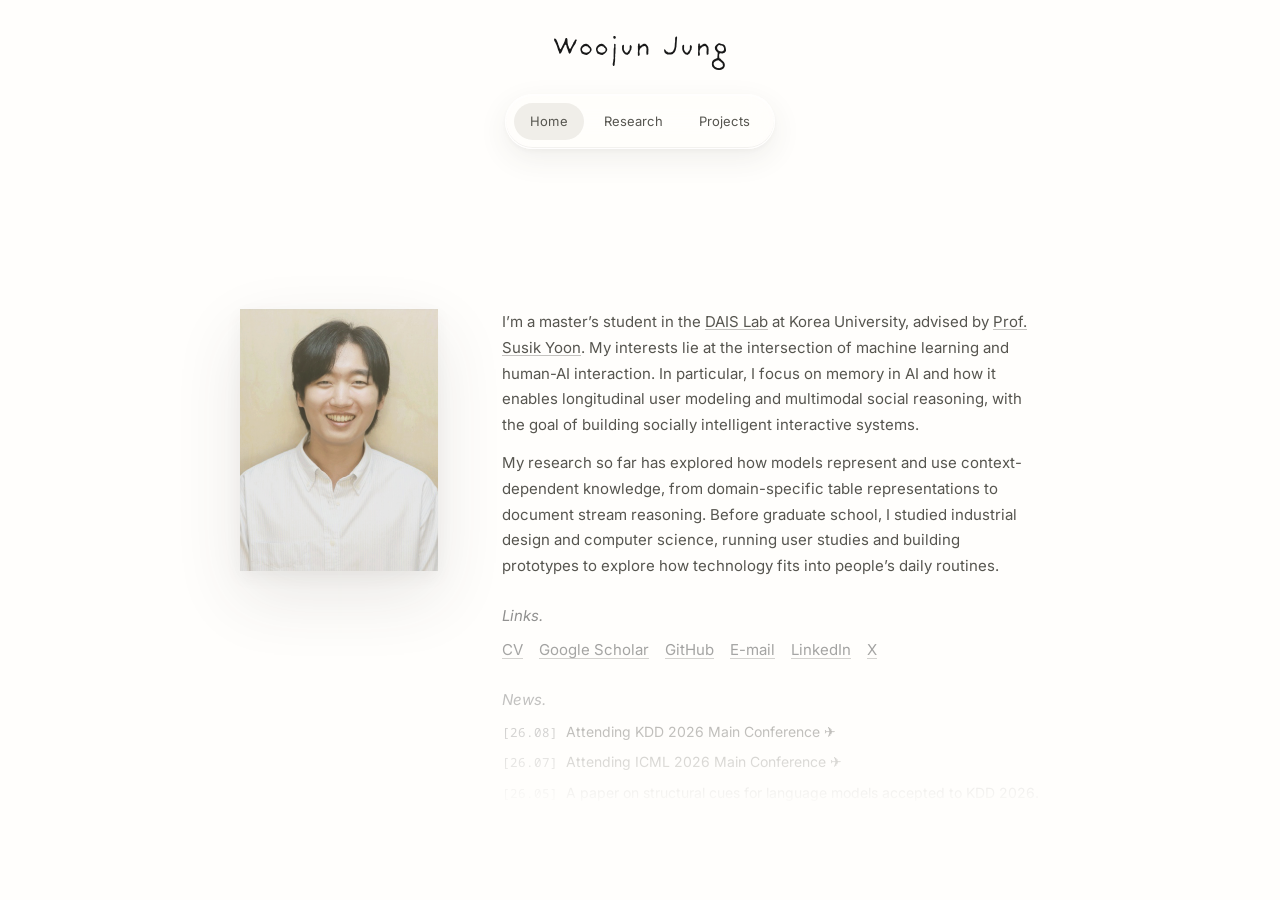
==== commit 5e79b411: "Revise the home biography, widen the profile slightly, and update the CV. Co-authored-by: Cursor <cu" ====
--- a/index.html
+++ b/index.html
@@ -7,7 +7,7 @@
   <meta name="description" content="Woojun Jung — graduate researcher at the DAIS Lab, Korea University, working across machine learning, data mining, and human–AI interaction, with a background in industrial design." />
   <link rel="icon" type="image/png" href="assets/woojun_logo.png" />
   <link rel="stylesheet" href="css/tokens.css" />
-  <link rel="stylesheet" href="css/site.css?v=profile-left-2" />
+  <link rel="stylesheet" href="css/site.css?v=profile-left-3" />
   <script>
     // Arriving with a #hash (e.g. from the Research/Projects nav) should land
     // instantly, not animate up from the top — override the global smooth
@@ -83,8 +83,8 @@
               <div class="row__body profile-biography">
                 <p>I’m a master’s student in the <a href="https://dais.korea.ac.kr/">DAIS Lab</a> at Korea University, advised by <a href="https://dais.korea.ac.kr/pi/">Prof. Susik Yoon</a>.
                   My interests lie at the intersection of machine learning and human-AI interaction.
-                  In particular, I focus on the foundations of memory in AI that enable longitudinal user modeling and multimodal reasoning, 
-                  with the goal of building socially intelligent agents.
+                  In particular, I focus on memory in AI and how it enables longitudinal user modeling and multimodal social reasoning, 
+                  with the goal of building socially intelligent interactive systems.
                 </p>
                 <p>
                   <!-- I’m interested in how AI systems come to understand the people they interact with over time. -->
@@ -99,7 +99,7 @@
               <div class="row__label section-label">Links.</div>
               <div class="row__body">
                 <div class="ref-links">
-                  <a href="assets/Woojun_Jung_CV.pdf?v=532c345c3d9c" target="_blank" rel="noopener">CV</a>
+                  <a href="assets/Woojun_Jung_CV.pdf?v=1949bd0d17fb" target="_blank" rel="noopener">CV</a>
                   <a href="https://scholar.google.com/citations?user=hVdeNvsAAAAJ&hl=ko" target="_blank" rel="noopener">Google Scholar</a>
                   <a href="https://github.com/woojoonjung" target="_blank" rel="noopener">GitHub</a>
                   <a href="mailto:woojoon@korea.ac.kr" target="_blank" rel="noopener">E-mail</a>
--- a/css/site.css
+++ b/css/site.css
@@ -512,7 +512,7 @@
 /* Desktop profile. The portrait and reading area share one grid row. */
 @media (min-width: 1024px) {
   .profile-top {
-    --profile-width-extra: -24px;
+    --profile-width-extra: -12px;
     --profile-lift: 10px;
     --profile-start: max(var(--space-6), calc(50dvh - var(--profile-photo-width) / var(--profile-photo-ratio) / 2 - var(--profile-header-height, 171px) - var(--profile-lift)));
     min-height: calc(100dvh - var(--profile-header-height, 171px));
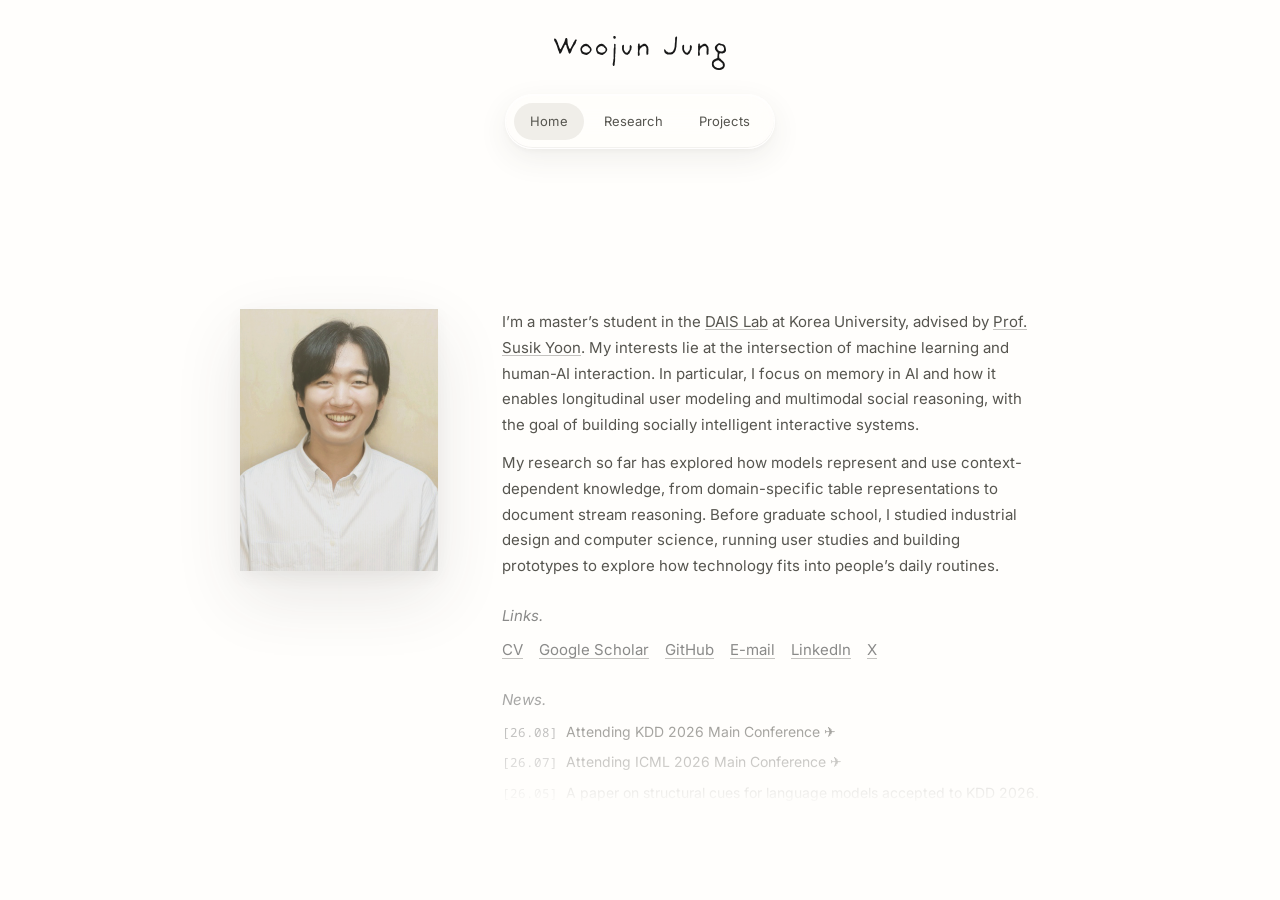
==== commit 0f8ed920: "Update the CV and shorten the home profile fade. Co-authored-by: Cursor <cursoragent@cursor.com>" ====
--- a/index.html
+++ b/index.html
@@ -7,7 +7,7 @@
   <meta name="description" content="Woojun Jung — graduate researcher at the DAIS Lab, Korea University, working across machine learning, data mining, and human–AI interaction, with a background in industrial design." />
   <link rel="icon" type="image/png" href="assets/woojun_logo.png" />
   <link rel="stylesheet" href="css/tokens.css" />
-  <link rel="stylesheet" href="css/site.css?v=profile-left-3" />
+  <link rel="stylesheet" href="css/site.css?v=profile-left-4" />
   <script>
     // Arriving with a #hash (e.g. from the Research/Projects nav) should land
     // instantly, not animate up from the top — override the global smooth
@@ -99,7 +99,7 @@
               <div class="row__label section-label">Links.</div>
               <div class="row__body">
                 <div class="ref-links">
-                  <a href="assets/Woojun_Jung_CV.pdf?v=1949bd0d17fb" target="_blank" rel="noopener">CV</a>
+                  <a href="assets/Woojun_Jung_CV.pdf?v=981dfbdcef1b" target="_blank" rel="noopener">CV</a>
                   <a href="https://scholar.google.com/citations?user=hVdeNvsAAAAJ&hl=ko" target="_blank" rel="noopener">Google Scholar</a>
                   <a href="https://github.com/woojoonjung" target="_blank" rel="noopener">GitHub</a>
                   <a href="mailto:woojoon@korea.ac.kr" target="_blank" rel="noopener">E-mail</a>
--- a/css/site.css
+++ b/css/site.css
@@ -554,7 +554,7 @@
     --profile-canvas-gutter: 54px;
     --profile-canvas-lift: min(70px, calc(var(--profile-start) - var(--space-2)));
     --profile-fade-top-size: 100px;
-    --profile-fade-bottom-size: 200px;
+    --profile-fade-bottom-size: 140px;
     width: calc(100% + var(--profile-canvas-gutter));
     padding-inline-end: var(--profile-canvas-gutter);
     margin-block-start: calc(-1 * var(--profile-canvas-lift));
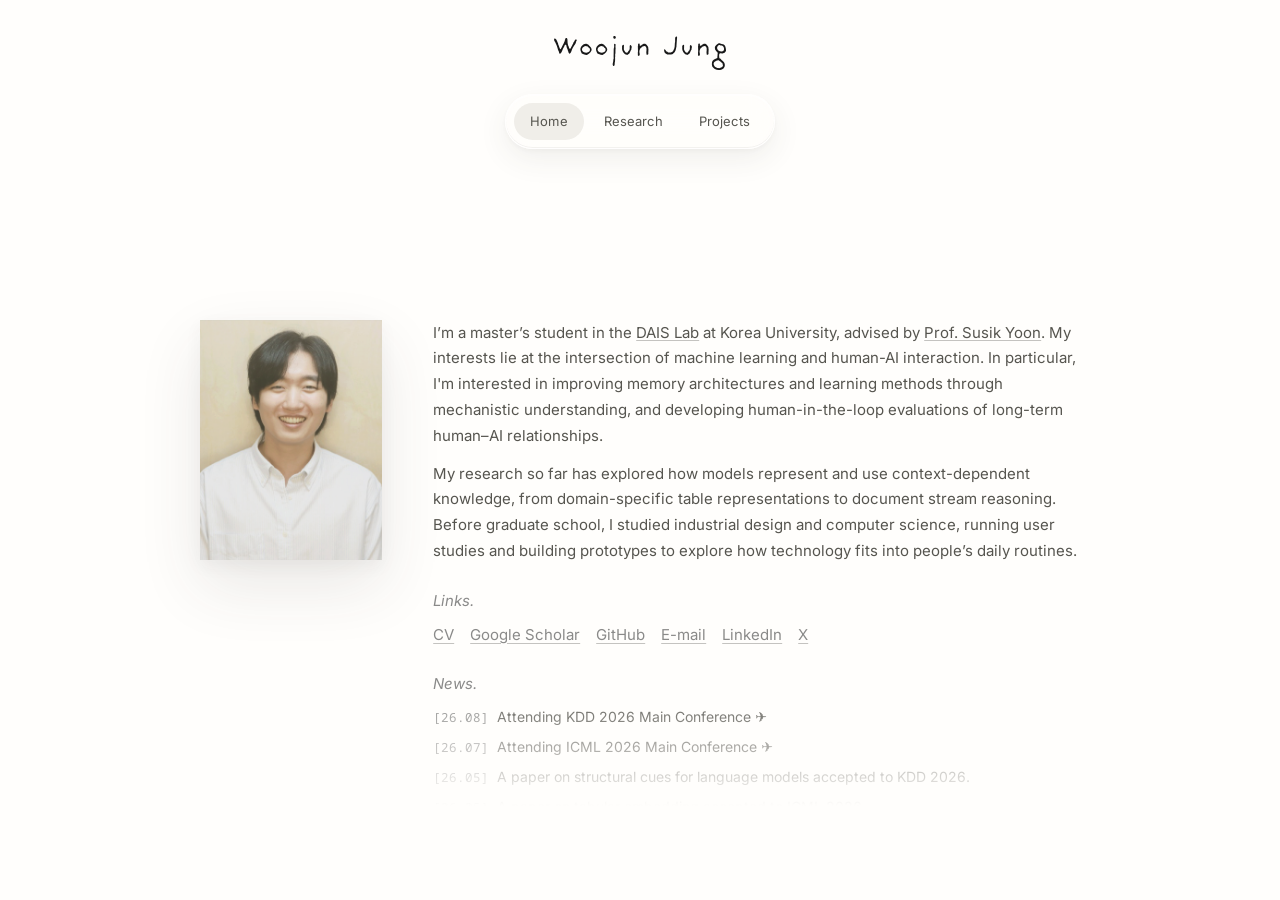
==== commit 0450ab0b: "Revise the home biography, adjust the profile frame, and update the CV. Co-authored-by: Cursor <curs" ====
--- a/index.html
+++ b/index.html
@@ -7,7 +7,7 @@
   <meta name="description" content="Woojun Jung — graduate researcher at the DAIS Lab, Korea University, working across machine learning, data mining, and human–AI interaction, with a background in industrial design." />
   <link rel="icon" type="image/png" href="assets/woojun_logo.png" />
   <link rel="stylesheet" href="css/tokens.css" />
-  <link rel="stylesheet" href="css/site.css?v=profile-left-4" />
+  <link rel="stylesheet" href="css/site.css?v=profile-left-5" />
   <script>
     // Arriving with a #hash (e.g. from the Research/Projects nav) should land
     // instantly, not animate up from the top — override the global smooth
@@ -83,12 +83,10 @@
               <div class="row__body profile-biography">
                 <p>I’m a master’s student in the <a href="https://dais.korea.ac.kr/">DAIS Lab</a> at Korea University, advised by <a href="https://dais.korea.ac.kr/pi/">Prof. Susik Yoon</a>.
                   My interests lie at the intersection of machine learning and human-AI interaction.
-                  In particular, I focus on memory in AI and how it enables longitudinal user modeling and multimodal social reasoning, 
-                  with the goal of building socially intelligent interactive systems.
+                  In particular, I'm interested in improving memory architectures and learning methods through mechanistic understanding, 
+                  and developing human-in-the-loop evaluations of long-term human–AI relationships.
                 </p>
                 <p>
-                  <!-- I’m interested in how AI systems come to understand the people they interact with over time. -->
-                  <!-- I’d like to build systems that use what they learn from these interactions to become better collaborators and companions. -->
                   My research so far has explored how models represent and use context-dependent knowledge, from domain-specific table representations to document stream reasoning.
                   Before graduate school, I studied industrial design and computer science, running user studies and building prototypes to explore how technology fits into people’s daily routines.
                 </p>
@@ -99,7 +97,7 @@
               <div class="row__label section-label">Links.</div>
               <div class="row__body">
                 <div class="ref-links">
-                  <a href="assets/Woojun_Jung_CV.pdf?v=981dfbdcef1b" target="_blank" rel="noopener">CV</a>
+                  <a href="assets/Woojun_Jung_CV.pdf?v=9bf0e828496b" target="_blank" rel="noopener">CV</a>
                   <a href="https://scholar.google.com/citations?user=hVdeNvsAAAAJ&hl=ko" target="_blank" rel="noopener">Google Scholar</a>
                   <a href="https://github.com/woojoonjung" target="_blank" rel="noopener">GitHub</a>
                   <a href="mailto:woojoon@korea.ac.kr" target="_blank" rel="noopener">E-mail</a>
--- a/css/site.css
+++ b/css/site.css
@@ -438,7 +438,7 @@
 
 /* ---------- Profile: hanging-label rows ---------- */
 .profile-top {
-  --profile-photo-width: 198px;
+  --profile-photo-width: 182px;
   --profile-photo-ratio: calc(786 / 1040);
   /* Laptop / tablet (default) */
   padding-top: 60px;
@@ -512,7 +512,7 @@
 /* Desktop profile. The portrait and reading area share one grid row. */
 @media (min-width: 1024px) {
   .profile-top {
-    --profile-width-extra: -12px;
+    --profile-width-extra: 84px;
     --profile-lift: 10px;
     --profile-start: max(var(--space-6), calc(50dvh - var(--profile-photo-width) / var(--profile-photo-ratio) / 2 - var(--profile-header-height, 171px) - var(--profile-lift)));
     min-height: calc(100dvh - var(--profile-header-height, 171px));
@@ -521,7 +521,7 @@
   .profile-top > .container {
     display: grid;
     grid-template-columns: var(--profile-photo-width) minmax(0, 1fr);
-    column-gap: clamp(48px, 5vw, 75px);
+    column-gap: clamp(36px, 4vw, 58px);
     align-items: start;
     max-width: calc((var(--container-max) + var(--gutter) * 2) * 2 / 3 + 30px + var(--profile-width-extra) + var(--profile-photo-width) - 200px);
   }
@@ -549,12 +549,12 @@
 
 @media (min-width: 1024px) and (min-height: 480px) {
   .profile-canvas {
-    --profile-canvas-height: min(70dvh, 670px);
+    --profile-canvas-height: min(70dvh, 600px);
     /* --profile-canvas-height: 65dvh; */
     --profile-canvas-gutter: 54px;
     --profile-canvas-lift: min(70px, calc(var(--profile-start) - var(--space-2)));
     --profile-fade-top-size: 100px;
-    --profile-fade-bottom-size: 140px;
+    --profile-fade-bottom-size: 120px;
     width: calc(100% + var(--profile-canvas-gutter));
     padding-inline-end: var(--profile-canvas-gutter);
     margin-block-start: calc(-1 * var(--profile-canvas-lift));
@@ -569,7 +569,7 @@
       to bottom,
       transparent 0,
       black var(--profile-fade-top-active, 0px),
-      black calc(100% - var(--profile-fade-bottom-active, 0px)),
+      black calc(100% - var(--profile-fade-bottom-active)),
       transparent 100%
     );
   }
@@ -578,6 +578,7 @@
   }
   .profile-canvas > .profile-content {
     margin-block-start: var(--profile-canvas-lift);
+    padding-block-end: var(--profile-fade-bottom-size);
   }
 }
 
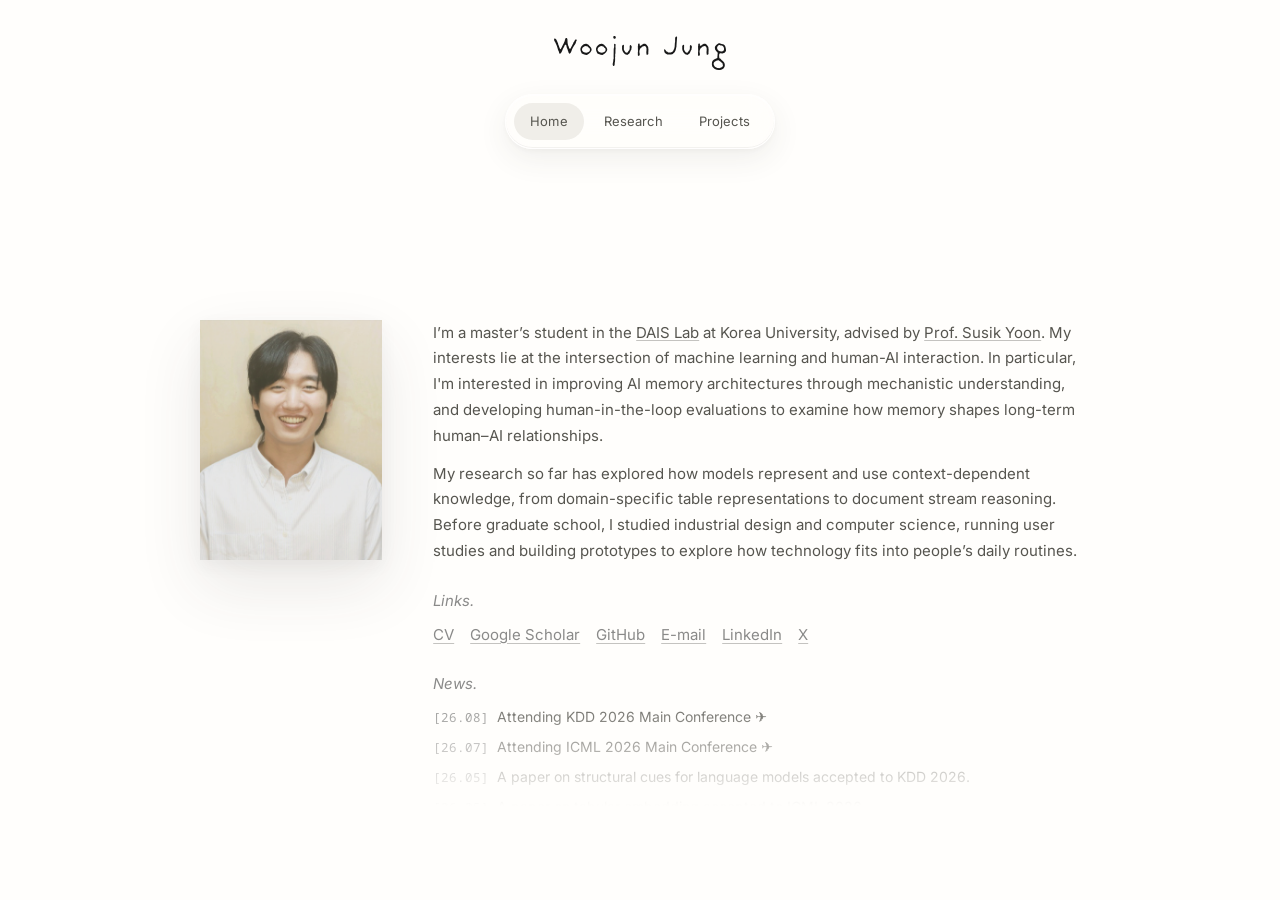
==== commit b12966f6: "Revise the home biography. Co-authored-by: Cursor <cursoragent@cursor.com>" ====
--- a/index.html
+++ b/index.html
@@ -83,8 +83,8 @@
               <div class="row__body profile-biography">
                 <p>I’m a master’s student in the <a href="https://dais.korea.ac.kr/">DAIS Lab</a> at Korea University, advised by <a href="https://dais.korea.ac.kr/pi/">Prof. Susik Yoon</a>.
                   My interests lie at the intersection of machine learning and human-AI interaction.
-                  In particular, I'm interested in improving memory architectures and learning methods through mechanistic understanding, 
-                  and developing human-in-the-loop evaluations of long-term human–AI relationships.
+                  In particular, I'm interested in improving AI memory architectures through mechanistic understanding, 
+                  and developing human-in-the-loop evaluations to examine how memory shapes long-term human–AI relationships.
                 </p>
                 <p>
                   My research so far has explored how models represent and use context-dependent knowledge, from domain-specific table representations to document stream reasoning.
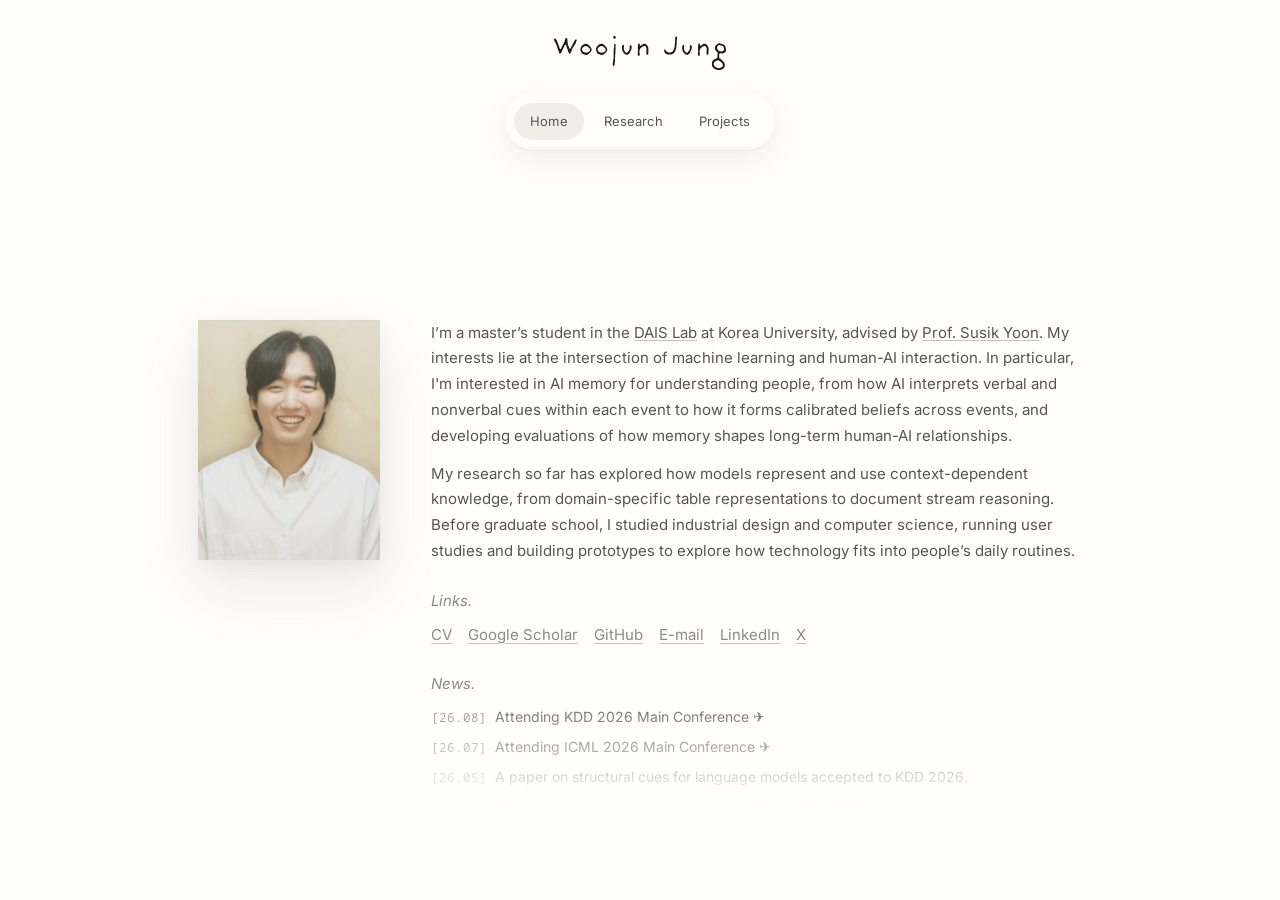
==== commit 9159d883: "Revise the home biography, update a paper link and the CV, and widen the profile slightly. Co-author" ====
--- a/index.html
+++ b/index.html
@@ -7,7 +7,7 @@
   <meta name="description" content="Woojun Jung — graduate researcher at the DAIS Lab, Korea University, working across machine learning, data mining, and human–AI interaction, with a background in industrial design." />
   <link rel="icon" type="image/png" href="assets/woojun_logo.png" />
   <link rel="stylesheet" href="css/tokens.css" />
-  <link rel="stylesheet" href="css/site.css?v=profile-left-5" />
+  <link rel="stylesheet" href="css/site.css?v=profile-tablet-2" />
   <script>
     // Arriving with a #hash (e.g. from the Research/Projects nav) should land
     // instantly, not animate up from the top — override the global smooth
@@ -83,8 +83,8 @@
               <div class="row__body profile-biography">
                 <p>I’m a master’s student in the <a href="https://dais.korea.ac.kr/">DAIS Lab</a> at Korea University, advised by <a href="https://dais.korea.ac.kr/pi/">Prof. Susik Yoon</a>.
                   My interests lie at the intersection of machine learning and human-AI interaction.
-                  In particular, I'm interested in improving AI memory architectures through mechanistic understanding, 
-                  and developing human-in-the-loop evaluations to examine how memory shapes long-term human–AI relationships.
+                  In particular, I'm interested in AI memory for understanding people, from how AI interprets verbal and nonverbal cues within each event to how it forms calibrated beliefs across events, 
+                  and developing evaluations of how memory shapes long-term human-AI relationships.
                 </p>
                 <p>
                   My research so far has explored how models represent and use context-dependent knowledge, from domain-specific table representations to document stream reasoning.
@@ -97,7 +97,7 @@
               <div class="row__label section-label">Links.</div>
               <div class="row__body">
                 <div class="ref-links">
-                  <a href="assets/Woojun_Jung_CV.pdf?v=9bf0e828496b" target="_blank" rel="noopener">CV</a>
+                  <a href="assets/Woojun_Jung_CV.pdf?v=c442c3c7f8d1" target="_blank" rel="noopener">CV</a>
                   <a href="https://scholar.google.com/citations?user=hVdeNvsAAAAJ&hl=ko" target="_blank" rel="noopener">Google Scholar</a>
                   <a href="https://github.com/woojoonjung" target="_blank" rel="noopener">GitHub</a>
                   <a href="mailto:woojoon@korea.ac.kr" target="_blank" rel="noopener">E-mail</a>
--- a/css/site.css
+++ b/css/site.css
@@ -512,7 +512,7 @@
 /* Desktop profile. The portrait and reading area share one grid row. */
 @media (min-width: 1024px) {
   .profile-top {
-    --profile-width-extra: 84px;
+    --profile-width-extra: 88px;
     --profile-lift: 10px;
     --profile-start: max(var(--space-6), calc(50dvh - var(--profile-photo-width) / var(--profile-photo-ratio) / 2 - var(--profile-header-height, 171px) - var(--profile-lift)));
     min-height: calc(100dvh - var(--profile-header-height, 171px));
@@ -1176,6 +1176,18 @@
 /* ============================================================
    RESPONSIVE
    ============================================================ */
+/* Below the side-by-side profile, a hanging label inside the 0.6 column
+   left the biography at ~340px. Stack the label and open the measure. */
+@media (max-width: 1023px) {
+  .profile-top > .container {
+    max-width: min(640px, 100%);
+  }
+  .profile-top .row {
+    grid-template-columns: 1fr;
+    gap: var(--space-2);
+  }
+  .profile-top .row__label { text-align: left; }
+}
 @media (max-width: 880px) {
   .work-grid, .pub-grid { grid-template-columns: repeat(2, 1fr); }
   .footer__links { gap: var(--space-10); }
